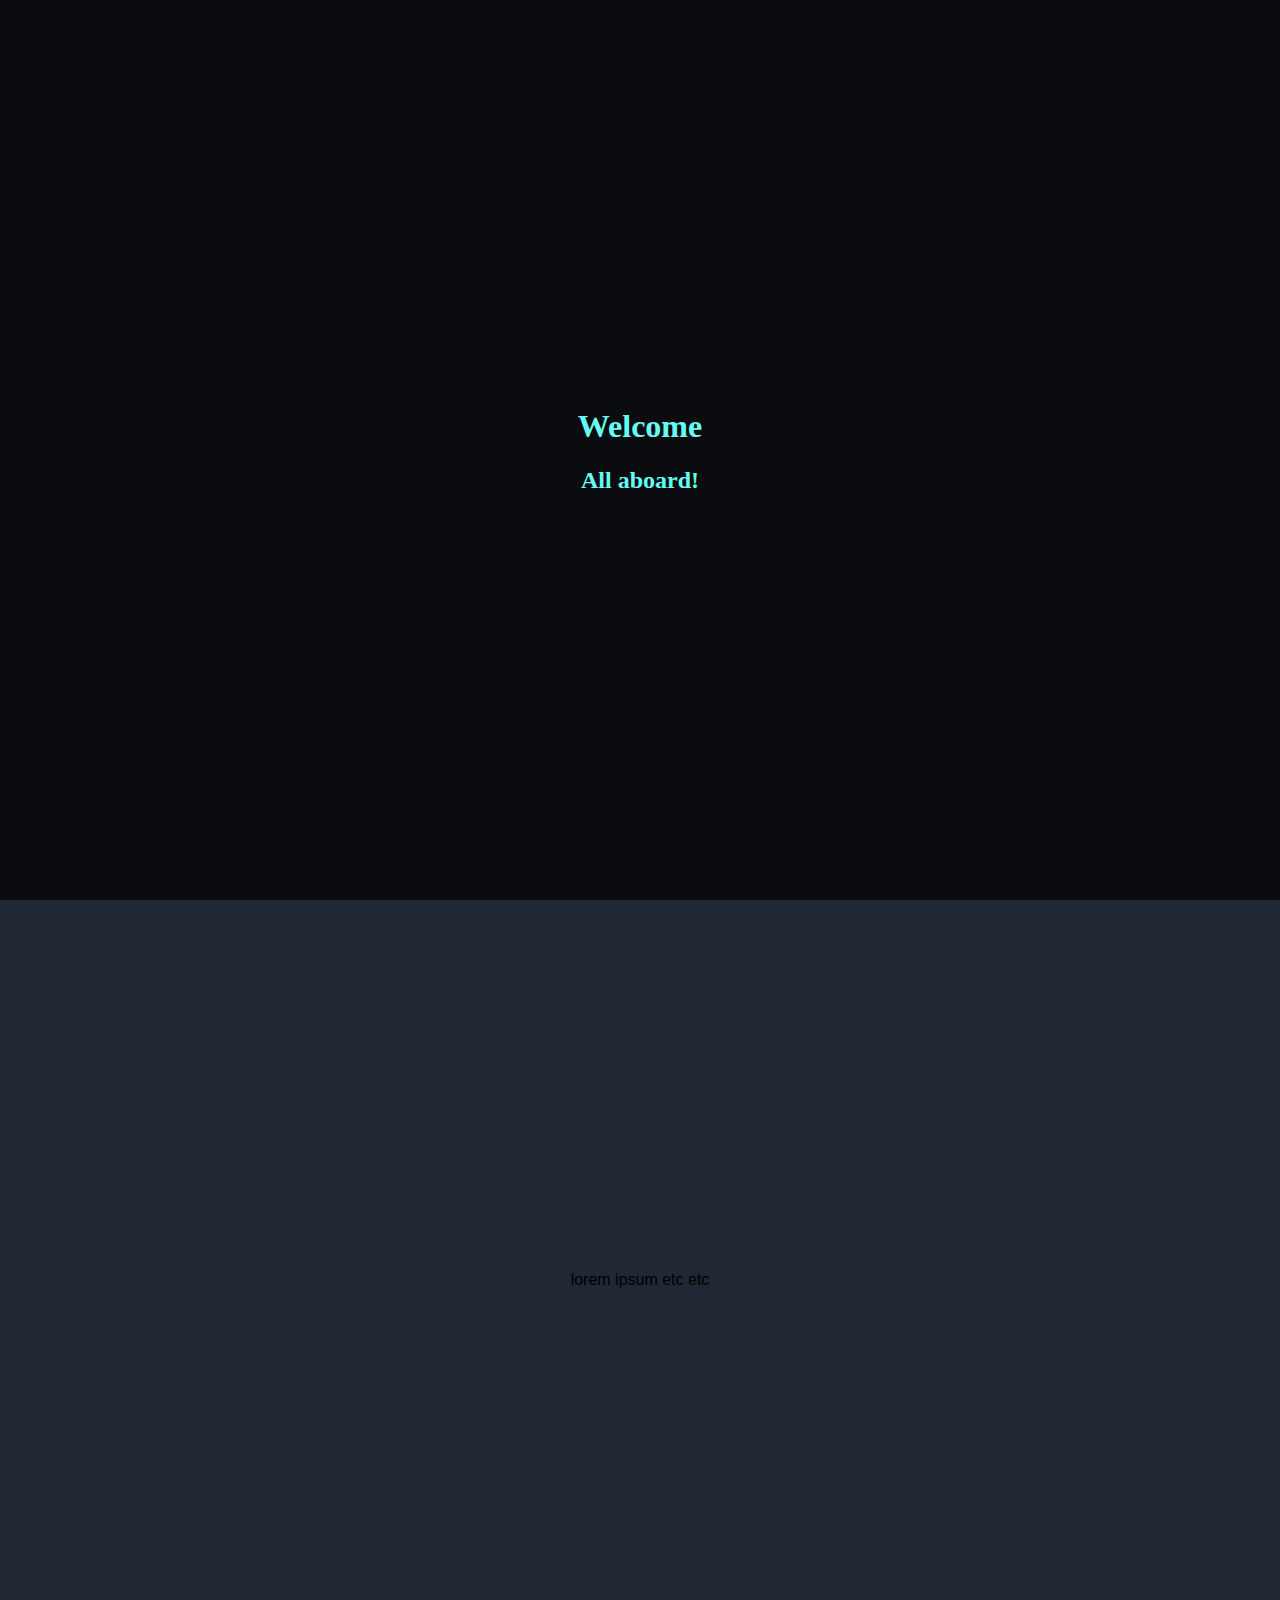
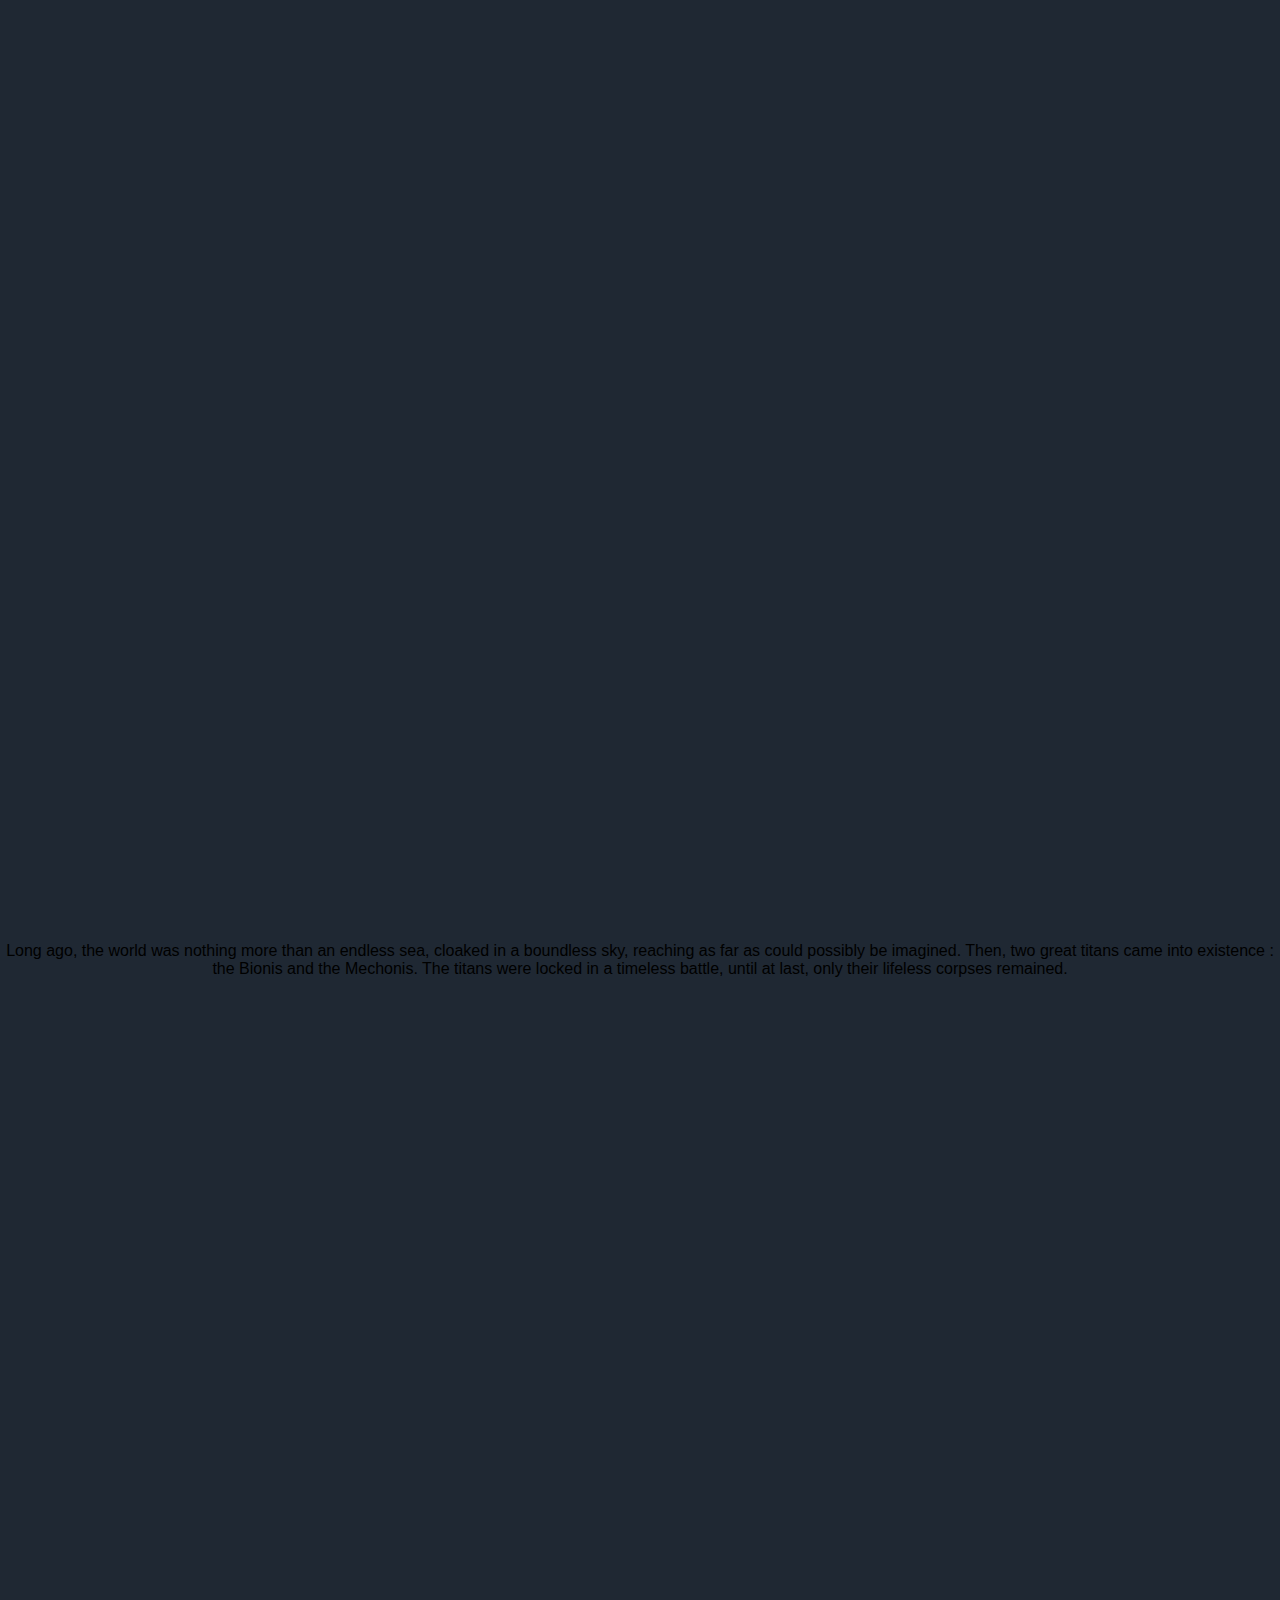
==== index.html @ c15c0ebe "petit ajout navbar" ====
<!DOCTYPE html>
<html lang="en">
<head>
    <meta charset="UTF-8">
    <title>Ça arrive</title>
    <link rel="stylesheet" href="style/main.css">
    <script src="script/main.js"></script>
    <!--<link rel="stylesheet" href="style/wip.css">-->
</head>

<div id="splashdiv">
    <div id="splashtext">
        <h1 id="splashtitle">Welcome</h1>
        <h2 id="splashsubtitle">All aboard!</h2>
    </div>
</div>

<body class="no-scroll">
    <header>
        <nav>
            <div id="leftnav">
                <img class="grow" id="#mainlogo" src="src/img/logo.png" alt="my beautiful logo">
                <a class="grow en" href="./pages/skills.html">Skills</a>
                <a class="grow fr" href="./pages/skills.html">Compétences</a>
                <div class="verticalbar"></div>
                <a class="grow en" href="#">Experience</a>
                <a class="grow fr" href="#">Expérience</a>
            </div>
            <div id="midnav">
                <h1>hi</h1>
            </div>
            <div id="rightnav">
                <div id="navlinks">
                    <div class="en">Find me on:</div>
                    <div class="fr">Me contacter:</div>
                    <a class="navimglink grow" href="https://github.com/ivelter" target="_blank"><img class="grow" src="src/img/github.png" alt="github logo"></a>
                    <!--<a href="#"><img src="src/img/linkedin.png" alt="linkedin logo"></a>-->
                    <a class="navimglink grow" href="mailto:ivelter0@gmail.com"><img class="grow" src="src/img/email.png" alt="email illustration"></a>
                    <a class="navimglink grow en" href="#" onClick="switchToFrench()"><img src="src/img/fr.png" alt="french flag"></a>
                    <a class="navimglink grow fr" href="#" onClick="switchToEnglish()"><img src="src/img/gb.png" alt="british flag"></a>
                </div>
            </div>
        </nav>
    </header>

    <main>
        <article>
            <p>welcome to my portfolio. it's so great here you'll love it</p>
        </article>

        <article>
            <p>lorem ipsum etc etc</p>
        </article>

        <article>
            <p>Long ago, the world was nothing more than an endless sea, cloaked in a boundless sky, reaching as far as could possibly be imagined.
            Then, two great titans came into existence : the Bionis and the Mechonis. The titans were locked in a timeless battle, until at last,
            only their lifeless corpses remained.</p>
        </article>
    </main>

    <footer>

    </footer>
</body>
</html>
---- style/main.css ----
html, body {
    margin: 0;
    height: auto;
}

body {
    background-color: #1F2833;
    font-family: Tahoma, sans-serif;
}

.no-scroll {
    overflow: hidden;
}

.grow {
    transition: all .2s ease-in-out;
}

.grow:hover {
    transform: scale(1.1);
}

.displaynone {
    display: none;
}

/* Splashscreen */
#splashdiv {
    width:100%;
    height: 100%;
    z-index: 90;
    background: #0B0C10;
    -webkit-animation: fadeout 4s linear forwards;
    animation: fadeout 4s linear forwards;
    position: absolute;
    top: 0;
    right: 0;
    bottom: 0;
    left: 0;
    min-height: 100%;
    min-width: 100%;
}

#splashtitle, #splashsubtitle {
    -webkit-animation: fadeinout 4s linear forwards;
    animation: fadeinout 4s linear forwards;
    color: #66FCF1;
    text-align: center;
    font-family: 'Brush Script MT', cursive;
}

#splashtext {
    position: absolute;
    top: 50%;
    left: 50%;
    transform: translate(-50%, -50%);
}

@-webkit-keyframes fadeinout {
    0%,100% { opacity: 0; }
    50% { opacity: 1; }
}

@keyframes fadeinout {
    0%,100% { opacity: 0; }
    50% { opacity: 1; }
}

@-webkit-keyframes fadeout {
    0% {opacity: 1}
    50% {opacity: 1}
    100% {opacity: 0}
}

@keyframes fadeout {
    0% {opacity: 1}
    50% {opacity: 1}
    100% {opacity: 0}
}

.notransition {
    -webkit-transition: none !important;
    -moz-transition: none !important;
    -o-transition: none !important;
    transition: none !important;
    display: none;
}

/* Navigation menu */
header {
    position:sticky;
    height: auto;
    top: 0;
}

nav {
    position: sticky;
    display: flex;
    justify-content: space-between;
    vertical-align: center;
    top: 0;
    left: 0;
    width: 100vw;
    max-width: 100vw;
    max-height: 64px;

    background-color: #0B0C10;
}

nav div {
    margin: 5px;
}

.navimglink img {
    max-height: 32px;
    width: auto;
    padding-left: 12px;
    padding-right: 6px;
    /*margin-top: 16px;
    margin-bottom: 16px;*/
}

#leftnav {
    float: left;
    display: flex;
    align-items: center;
}

#leftnav a {
    display: flex;
    padding-left: 24px;
    padding-right: 24px;
    align-items: center;
    height: 80%;
}

.verticalbar {
    width: 1px;
    height: 80%;
    border-right-style: solid;
    border-width: 1px;
    border-color: #66FCF1;
}

#leftnav a:link, #midnav a:link{
    color: #66FCF1;
    text-decoration: none;
}

#leftnav a:visited, #midnav a:visited {
    color: #66FCF1;
}

#leftnav a:hover {
    color: whitesmoke;
    text-decoration: none;
}

#leftnav img {
    height: 80%;
    padding-left: 5px;
    padding-right: 24px;
}

#midnav {
    position: absolute;
    left: 50%;
    transform: translate(-50%,-15%);
    color: whitesmoke;
}

#rightnav {
    float: right;
    display: flex;
    align-items: center;
}

#navlinks {
    vertical-align: center;
    display: flex;
    flex-direction: row;
}

#navlinks > div {
    color: whitesmoke;
}

#navlinks > .grow:hover > img {
    transform: scale(1.1);
}

/* Main portion */

article {
    width: 100%;
    height: 100vw;

    display:flex;
    align-items: center;
}

article:first-child {
    height:45vw;
}

article p {
    text-align: center;
    width: 100%;
}

/* lang */
.fr {}

.en {}

.dontdisplay {
    display:none !important;
}
---- style/wip.css ----
#wiptitle {
    position: fixed;
    top: 50%;
    left: 50%;
    transform: translate(-50%, -50%);
    color: whitesmoke;
}

body {
    background-color: #4d4d4c;
}
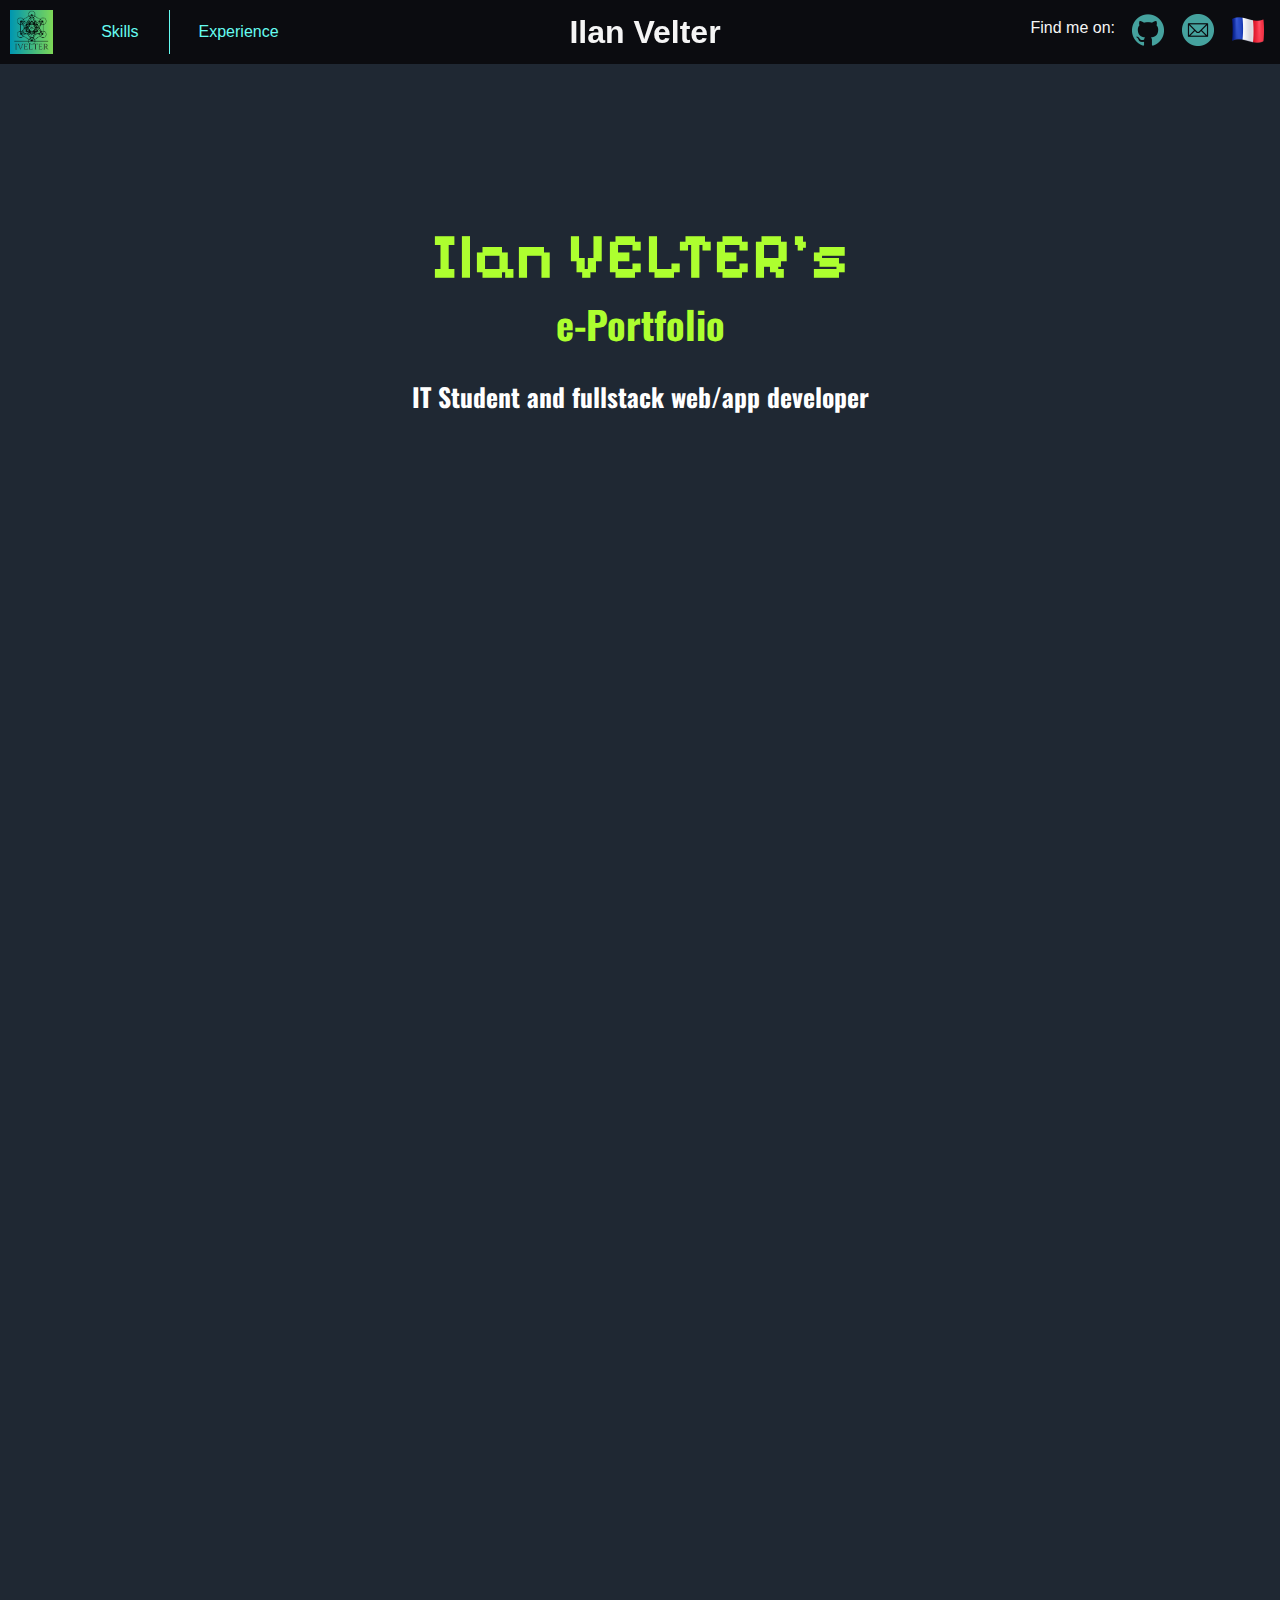
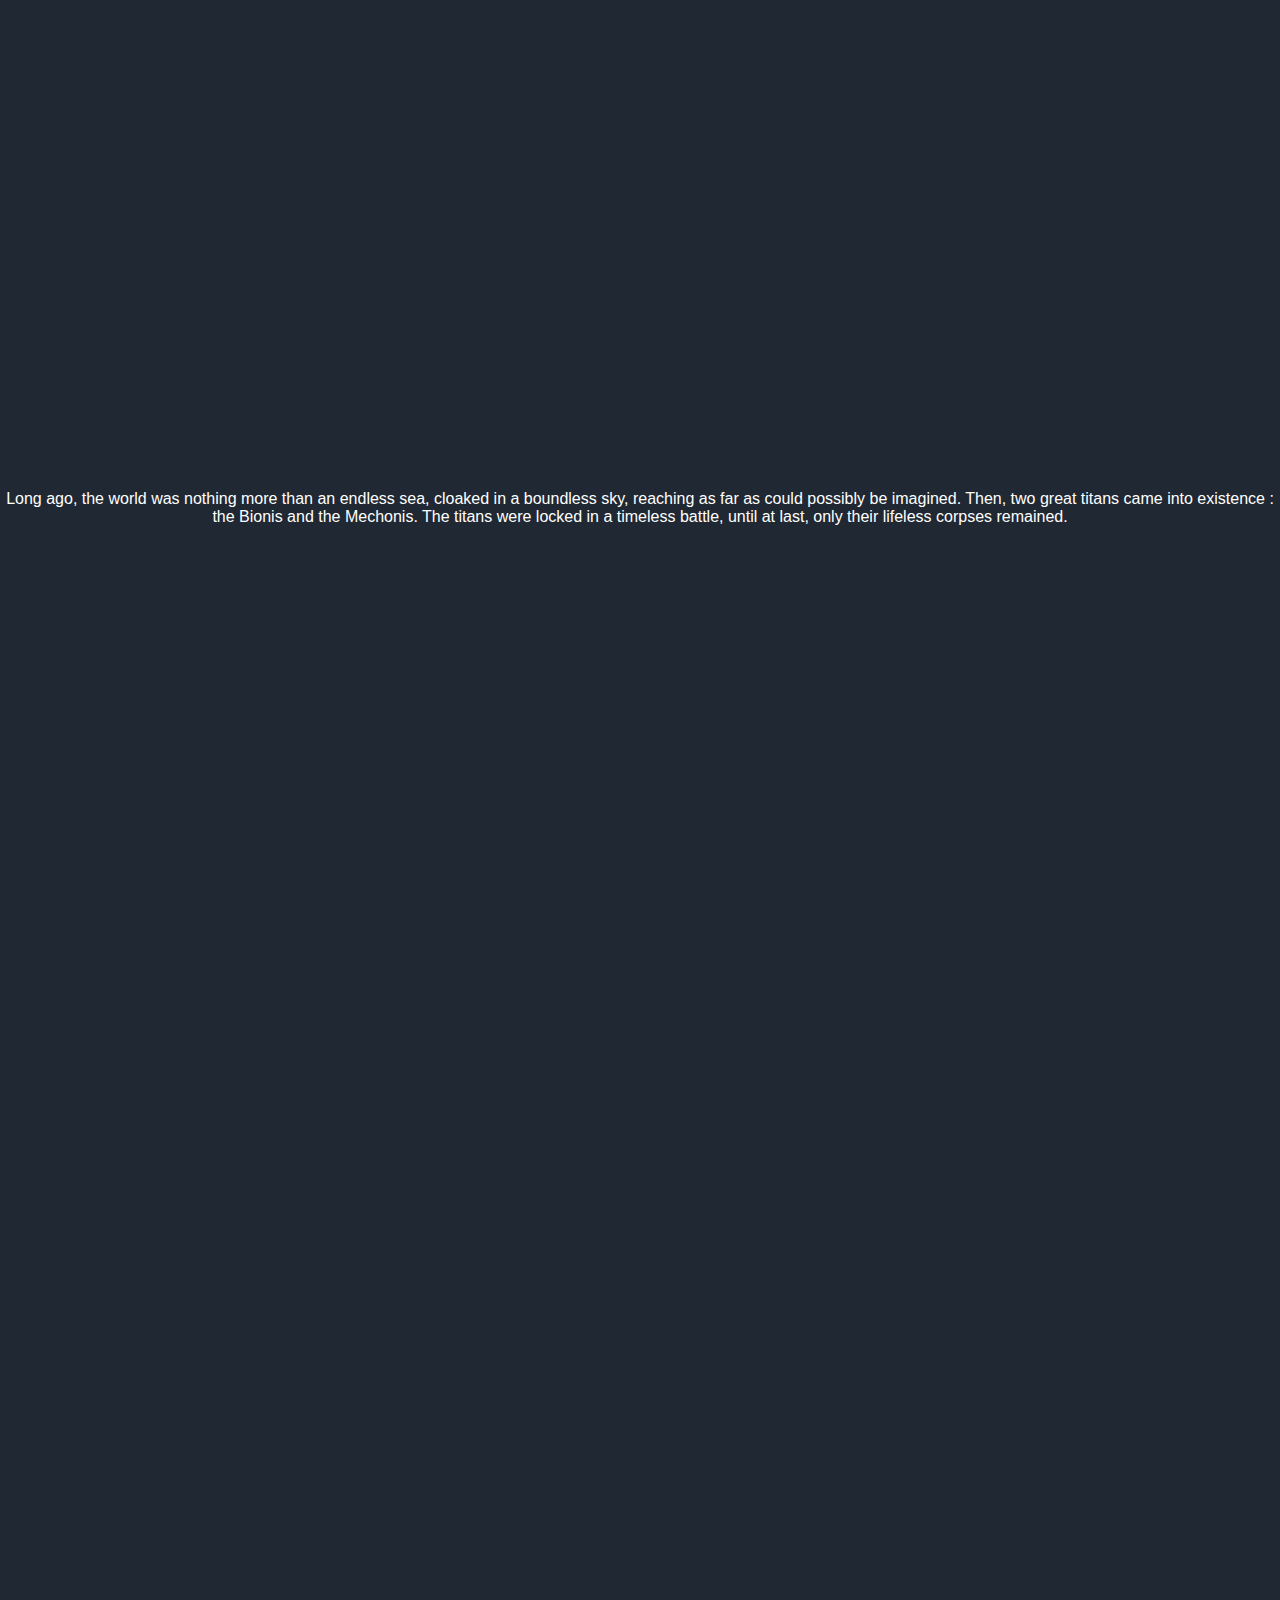
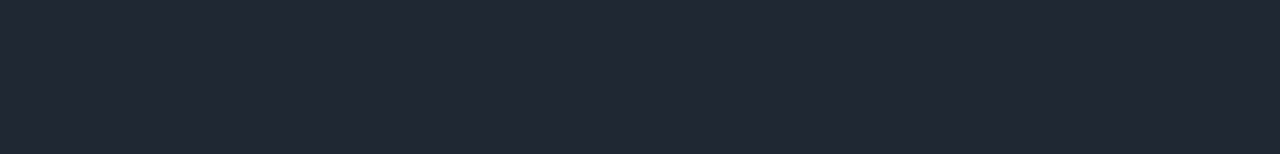
==== commit f7cb371c: "avancement portfolio" ====
--- a/index.html
+++ b/index.html
@@ -2,16 +2,19 @@
 <html lang="en">
 <head>
     <meta charset="UTF-8">
-    <title>Ça arrive</title>
+    <title>E Porfolio | ivelter</title>
     <link rel="stylesheet" href="style/main.css">
+    <link rel="icon" href="src/img/logo.png">
     <script src="script/main.js"></script>
     <!--<link rel="stylesheet" href="style/wip.css">-->
 </head>
 
 <div id="splashdiv">
     <div id="splashtext">
-        <h1 id="splashtitle">Welcome</h1>
-        <h2 id="splashsubtitle">All aboard!</h2>
+        <h1 id="splashtitle" class="en">Welcome!</h1>
+        <h2 id="splashsubtitle" class="en">Here's my portfolio.</h2>
+        <h1 id="splashtitle" class="fr">Bienvenue!</h1>
+        <h2 id="splashsubtitle" class="fr">Voici mon portfolio.</h2>
     </div>
 </div>
 
@@ -19,7 +22,7 @@
     <header>
         <nav>
             <div id="leftnav">
-                <img class="grow" id="#mainlogo" src="src/img/logo.png" alt="my beautiful logo">
+                <img class="grow" id="#mainlogo" src="src/img/logo.png" alt="website logo">
                 <a class="grow en" href="./pages/skills.html">Skills</a>
                 <a class="grow fr" href="./pages/skills.html">Compétences</a>
                 <div class="verticalbar"></div>
@@ -27,7 +30,7 @@
                 <a class="grow fr" href="#">Expérience</a>
             </div>
             <div id="midnav">
-                <h1>hi</h1>
+                <h1>Ilan Velter</h1>
             </div>
             <div id="rightnav">
                 <div id="navlinks">
@@ -44,12 +47,34 @@
     </header>
 
     <main>
-        <article>
-            <p>welcome to my portfolio. it's so great here you'll love it</p>
+        <article id="landing">
+            <h1 class="fr">E-portfolio</h1>
+            <h2 class="fr">de Ilan VELTER</h2>
+            <h3 class="fr">Etudiant en informatique et développeur web/app fullstack</h3>
+
+            <h1 class="en">Ilan VELTER's</h1>
+            <h2 class="en">e-Portfolio</h2>
+            <h3 class="en">IT Student and fullstack web/app developer</h3>
         </article>
 
-        <article>
-            <p>lorem ipsum etc etc</p>
+        <article id="whoami">
+            <div class="fr">
+                <h1>Qui suis-je?</h1>
+                <h2>Quelques informations pour mieux me connaître</h2>
+                <div>
+                    <div>
+                        <p>Je suis Ilan,</p>
+                        <p>j'ai 19 ans,</p>
+                        <p>et je suis actuellement étudiant en 2e année de BUT informatique à l'IUT de Montpellier-Sète.</p>
+                    </div>
+                    <div>
+                        <a href="src/data/cvFR.pdf">Voir mon CV</a>
+                    </div>
+                </div>
+            </div>
+            <div class="en">
+
+            </div>
         </article>
 
         <article>
--- a/style/main.css
+++ b/style/main.css
@@ -1,3 +1,8 @@
+@import url('https://fonts.googleapis.com/css?family=Open+Sans');
+@import url('https://fonts.googleapis.com/css?family=Oswald');
+@import url('https://fonts.googleapis.com/css?family=Dela+Gothic+One');
+@import url('https://fonts.googleapis.com/css?family=Pixelify+Sans');
+
 html, body {
     margin: 0;
     height: auto;
@@ -44,7 +49,7 @@
 #splashtitle, #splashsubtitle {
     -webkit-animation: fadeinout 4s linear forwards;
     animation: fadeinout 4s linear forwards;
-    color: #66FCF1;
+    color: whitesmoke;
     text-align: center;
     font-family: 'Brush Script MT', cursive;
 }
@@ -56,6 +61,14 @@
     transform: translate(-50%, -50%);
 }
 
+#splashtext h1 {
+    font-size: 5vw;
+}
+
+#splashtext h2 {
+    font-size: 3vw;
+}
+
 @-webkit-keyframes fadeinout {
     0%,100% { opacity: 0; }
     50% { opacity: 1; }
@@ -76,6 +89,20 @@
     0% {opacity: 1}
     50% {opacity: 1}
     100% {opacity: 0}
+}
+
+@-webkit-keyframes instantfadeout {
+    0% {opacity: 1}
+    100% {opacity: 0}
+}
+
+@keyframes instantfadeout {
+    0% {opacity: 1}
+    100% {opacity: 0}
+}
+
+.instantfadeout {
+    animation: instantfadeout 1s linear forwards;
 }
 
 .notransition {
@@ -197,10 +224,34 @@
 
     display:flex;
     align-items: center;
-}
-
-article:first-child {
+    flex-direction: column;
+
+    color: white;
+}
+
+#landing {
+    margin-top: 12vw;
     height:45vw;
+}
+
+#landing h1 {
+    font-family: 'Pixelify Sans', serif;
+    font-size: 5vw;
+    color: greenyellow;
+    margin: 0;
+}
+
+#landing h2 {
+    font-family: 'Oswald', serif;
+    font-size: 3vw;
+    color: greenyellow;
+    margin: 0;
+}
+
+#landing h3 {
+    font-family: 'Oswald', serif;
+    font-size: 2vw;
+    margin-top: 2%;
 }
 
 article p {
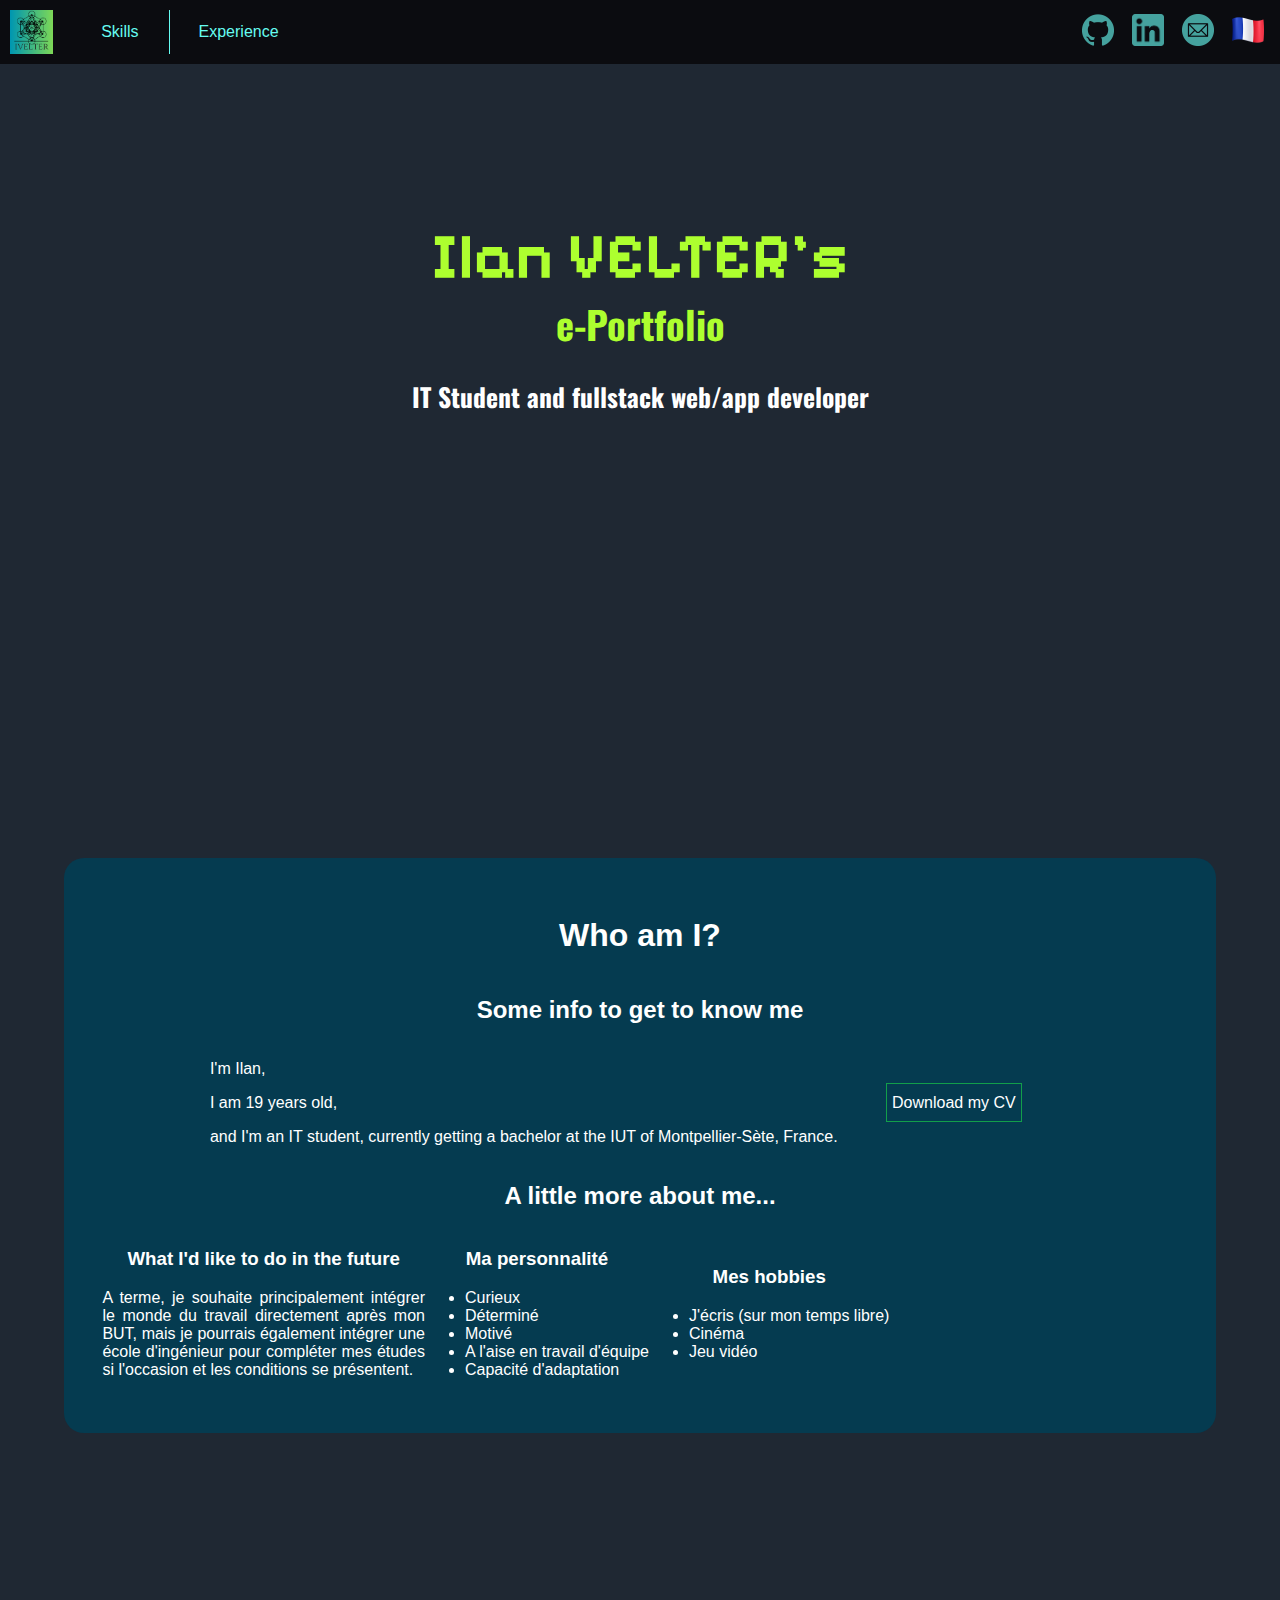
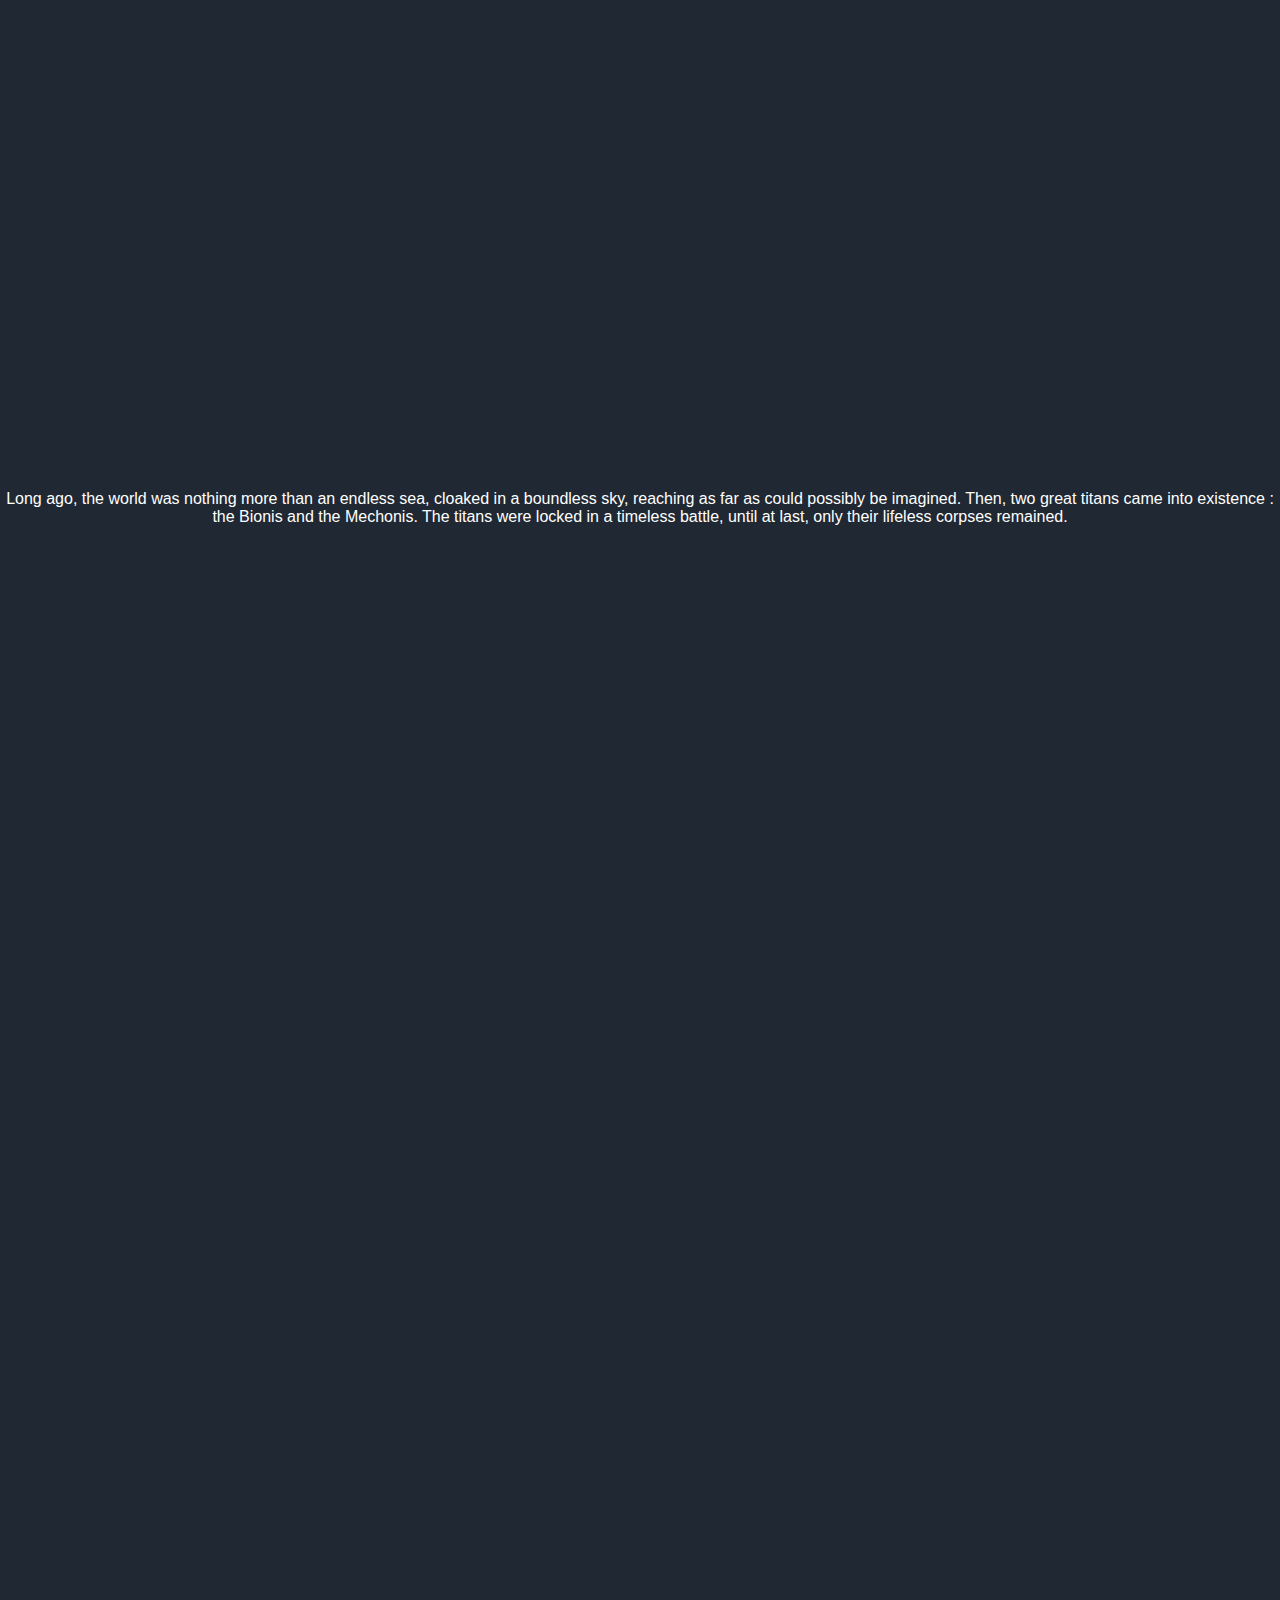
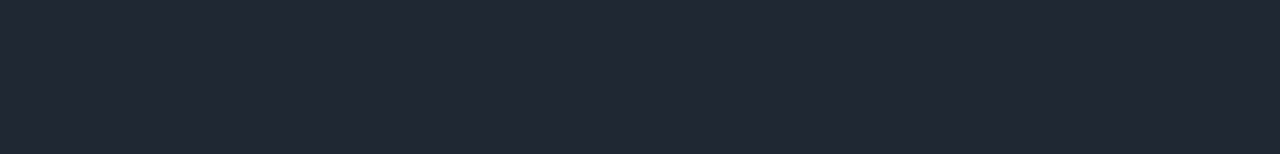
==== commit ab8c79dd: "gros du css de whoami fait" ====
--- a/index.html
+++ b/index.html
@@ -29,15 +29,11 @@
                 <a class="grow en" href="#">Experience</a>
                 <a class="grow fr" href="#">Expérience</a>
             </div>
-            <div id="midnav">
-                <h1>Ilan Velter</h1>
-            </div>
+            <div id="midnav"></div>
             <div id="rightnav">
                 <div id="navlinks">
-                    <div class="en">Find me on:</div>
-                    <div class="fr">Me contacter:</div>
                     <a class="navimglink grow" href="https://github.com/ivelter" target="_blank"><img class="grow" src="src/img/github.png" alt="github logo"></a>
-                    <!--<a href="#"><img src="src/img/linkedin.png" alt="linkedin logo"></a>-->
+                    <a class="navimglink grow" href="https://www.linkedin.com/in/ilan-velter-b130ba264/"><img src="src/img/linkedin.png" alt="linkedin logo"></a>
                     <a class="navimglink grow" href="mailto:ivelter0@gmail.com"><img class="grow" src="src/img/email.png" alt="email illustration"></a>
                     <a class="navimglink grow en" href="#" onClick="switchToFrench()"><img src="src/img/fr.png" alt="french flag"></a>
                     <a class="navimglink grow fr" href="#" onClick="switchToEnglish()"><img src="src/img/gb.png" alt="british flag"></a>
@@ -61,19 +57,88 @@
             <div class="fr">
                 <h1>Qui suis-je?</h1>
                 <h2>Quelques informations pour mieux me connaître</h2>
-                <div>
+                <div class="whoamiHeaderContainer">
                     <div>
                         <p>Je suis Ilan,</p>
                         <p>j'ai 19 ans,</p>
                         <p>et je suis actuellement étudiant en 2e année de BUT informatique à l'IUT de Montpellier-Sète.</p>
                     </div>
                     <div>
-                        <a href="src/data/cvFR.pdf">Voir mon CV</a>
+                        <a class="cvButton" href="src/data/cvFR.pdf">Voir mon CV</a>
+                    </div>
+                </div>
+                <div>
+                    <h2>Un peu plus sur moi</h2>
+                    <div>
+                        <div>
+                            <h3>Mon projet d'avenir</h3>
+                            <p>A terme, je souhaite principalement intégrer le monde du travail directement après mon BUT,
+                                mais je pourrais également intégrer une école d'ingénieur pour compléter mes études
+                                si l'occasion et les conditions se présentent.</p>
+                        </div>
+                        <div>
+                            <h3>Ma personnalité</h3>
+                            <ul>
+                                <li>Curieux</li>
+                                <li>Déterminé</li>
+                                <li>Motivé</li>
+                                <li>A l'aise en travail d'équipe</li>
+                                <li>Capacité d'adaptation</li>
+                            </ul>
+                        </div>
+                        <div>
+                            <h3>Mes hobbies</h3>
+                            <ul>
+                                <li>J'écris (sur mon temps libre)</li>
+                                <li>Cinéma</li>
+                                <li>Jeu vidéo</li>
+                            </ul>
+                        </div>
                     </div>
                 </div>
             </div>
             <div class="en">
-
+                <h1>Who am I?</h1>
+                <h2>Some info to get to know me</h2>
+                <div class="whoamiHeaderContainer">
+                    <div>
+                        <p>I'm Ilan,</p>
+                        <p>I am 19 years old,</p>
+                        <p>and I'm an IT student, currently getting a bachelor at the IUT of Montpellier-Sète, France.</p>
+                    </div>
+                    <div>
+                        <a class="cvButton" href="src/data/cvEN.pdf">Download my CV</a>
+                    </div>
+                </div>
+                <div>
+                    <h2>A little more about me...</h2>
+                    <div>
+                        <div>
+                            <h3>What I'd like to do in the future</h3>
+                            <p>A terme, je souhaite principalement intégrer le monde du travail directement après mon BUT,
+                                mais je pourrais également intégrer une école d'ingénieur pour compléter mes études
+                                si l'occasion et les conditions se présentent.</p>
+                        </div>
+                        <div>
+                            <h3>Ma personnalité</h3>
+                            <ul>
+                                <li>Curieux</li>
+                                <li>Déterminé</li>
+                                <li>Motivé</li>
+                                <li>A l'aise en travail d'équipe</li>
+                                <li>Capacité d'adaptation</li>
+                            </ul>
+                        </div>
+                        <div>
+                            <h3>Mes hobbies</h3>
+                            <ul>
+                                <li>J'écris (sur mon temps libre)</li>
+                                <li>Cinéma</li>
+                                <li>Jeu vidéo</li>
+                            </ul>
+                        </div>
+                    </div>
+                </div>
             </div>
         </article>
 
--- a/style/main.css
+++ b/style/main.css
@@ -6,6 +6,7 @@
 html, body {
     margin: 0;
     height: auto;
+    overscroll-behavior: none;
 }
 
 body {
@@ -151,6 +152,7 @@
     float: left;
     display: flex;
     align-items: center;
+    padding-right: 0;
 }
 
 #leftnav a {
@@ -183,17 +185,14 @@
     text-decoration: none;
 }
 
-#leftnav img {
+#leftnav img, .leftnavlogolink {
     height: 80%;
     padding-left: 5px;
     padding-right: 24px;
 }
 
 #midnav {
-    position: absolute;
-    left: 50%;
-    transform: translate(-50%,-15%);
-    color: whitesmoke;
+    flex-grow: 5;
 }
 
 #rightnav {
@@ -259,6 +258,67 @@
     width: 100%;
 }
 
+/* Presentation section */
+
+#whoami > div {
+    display: flex;
+    flex-direction: column;
+    align-items: center;
+    align-self: center;
+    background-color: #053B50;
+    margin: 5%;
+    padding: 3%;
+    border-radius: 20px;
+}
+
+#whoami p {
+    text-align: justify;
+}
+
+#whoami h1, h2, h3 {
+    text-align: center;
+}
+
+.whoamiHeaderContainer {
+    width: 80%;
+    display:flex;
+    flex-direction: row;
+    align-items:center;
+}
+
+.whoamiHeaderContainer > div {
+    flex-grow: 1;
+}
+
+.cvButton, .cvButton:link, .cvButton:visited {
+    text-decoration: none;
+    color: white;
+    padding: 10px 5px 10px 5px;
+    border-color: #129f4a;
+    border-style: solid;
+    border-width: 1px;
+}
+
+.cvButton:hover {
+    background-color: #129f4a;
+}
+
+#whoami > div > div:nth-child(4) {
+    display: flex;
+    align-items: center;
+    flex-direction: column;
+}
+
+#whoami > div > div:nth-child(4) > div {
+    display: flex;
+    flex-direction: row;
+    align-items: center;
+}
+
+#whoami > div > div:nth-child(4) > div > div {
+    max-width: 30%;
+}
+
 /* lang */
 .fr {}
 
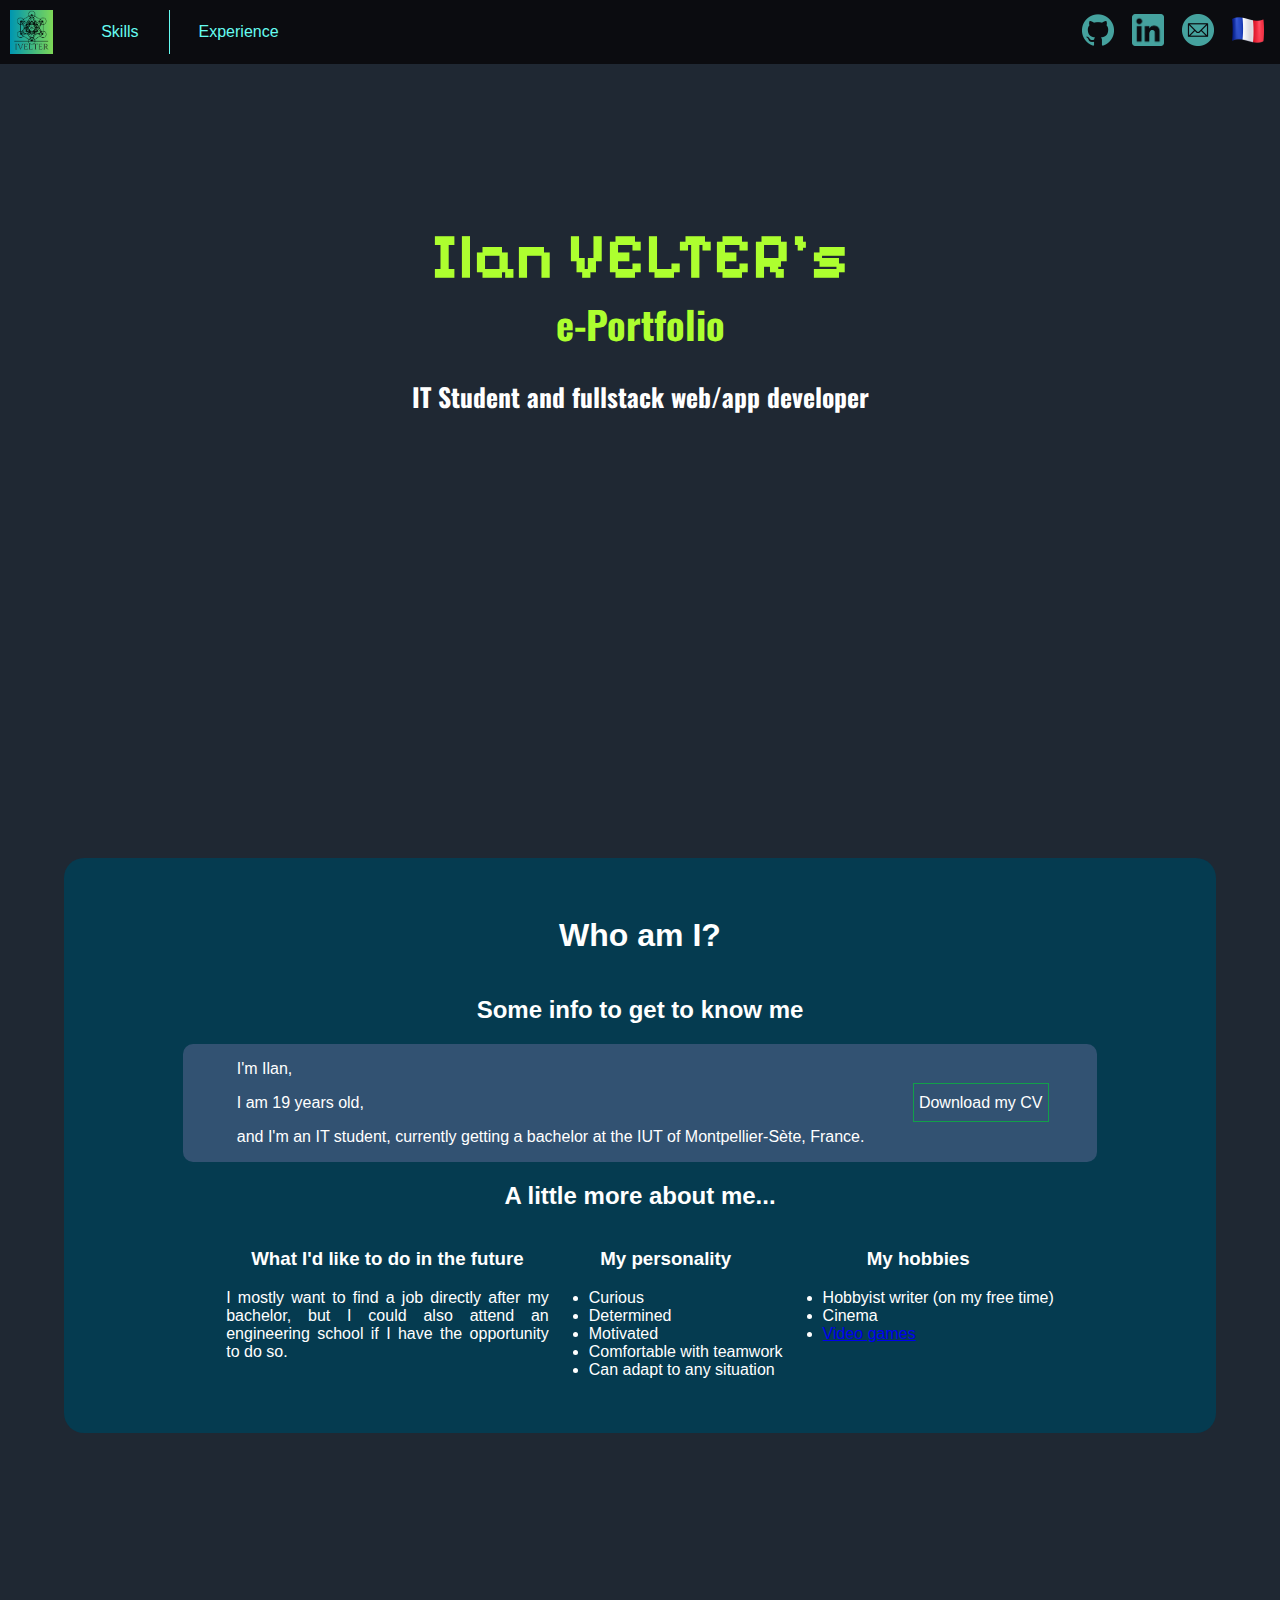
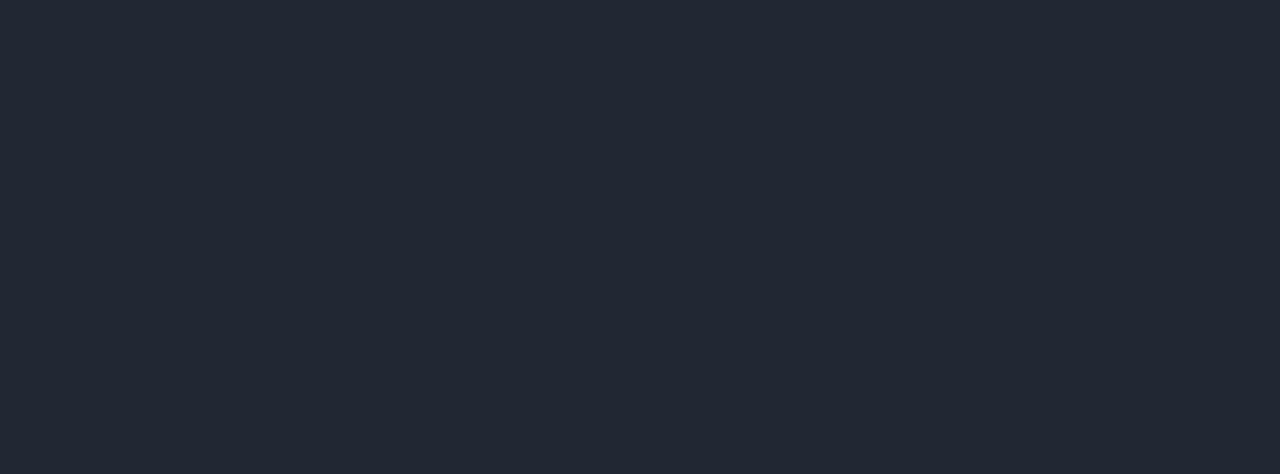
==== commit 6adce674: "main page done" ====
--- a/index.html
+++ b/index.html
@@ -91,7 +91,7 @@
                             <ul>
                                 <li>J'écris (sur mon temps libre)</li>
                                 <li>Cinéma</li>
-                                <li>Jeu vidéo</li>
+                                <li><a href="https://www.backloggd.com/u/Brichoco/list/top-10-15ish-games-of-all-time/" target="_blank">Jeu vidéo</a></li>
                             </ul>
                         </div>
                     </div>
@@ -115,37 +115,30 @@
                     <div>
                         <div>
                             <h3>What I'd like to do in the future</h3>
-                            <p>A terme, je souhaite principalement intégrer le monde du travail directement après mon BUT,
-                                mais je pourrais également intégrer une école d'ingénieur pour compléter mes études
-                                si l'occasion et les conditions se présentent.</p>
+                            <p>I mostly want to find a job directly after my bachelor, but I could also attend an
+                            engineering school if I have the opportunity to do so.</p>
                         </div>
                         <div>
-                            <h3>Ma personnalité</h3>
+                            <h3>My personality</h3>
                             <ul>
-                                <li>Curieux</li>
-                                <li>Déterminé</li>
-                                <li>Motivé</li>
-                                <li>A l'aise en travail d'équipe</li>
-                                <li>Capacité d'adaptation</li>
+                                <li>Curious</li>
+                                <li>Determined</li>
+                                <li>Motivated</li>
+                                <li>Comfortable with teamwork</li>
+                                <li>Can adapt to any situation</li>
                             </ul>
                         </div>
                         <div>
-                            <h3>Mes hobbies</h3>
+                            <h3>My hobbies</h3>
                             <ul>
-                                <li>J'écris (sur mon temps libre)</li>
-                                <li>Cinéma</li>
-                                <li>Jeu vidéo</li>
+                                <li>Hobbyist writer (on my free time)</li>
+                                <li>Cinema</li>
+                                <li><a href="https://www.backloggd.com/u/Brichoco/list/top-10-15ish-games-of-all-time/" target="_blank">Video games</a></li>
                             </ul>
                         </div>
                     </div>
                 </div>
             </div>
-        </article>
-
-        <article>
-            <p>Long ago, the world was nothing more than an endless sea, cloaked in a boundless sky, reaching as far as could possibly be imagined.
-            Then, two great titans came into existence : the Bionis and the Mechonis. The titans were locked in a timeless battle, until at last,
-            only their lifeless corpses remained.</p>
         </article>
     </main>
 
--- a/style/main.css
+++ b/style/main.css
@@ -284,6 +284,13 @@
     display:flex;
     flex-direction: row;
     align-items:center;
+    background-color: #325272;
+    padding-left: 5%;
+    border-radius: 10px;
+}
+
+.whoamiHeaderContainer a:link, .whoamiHeaderContainer a:visited {
+    text-decoration: none;
 }
 
 .whoamiHeaderContainer > div {
@@ -312,7 +319,7 @@
 #whoami > div > div:nth-child(4) > div {
     display: flex;
     flex-direction: row;
-    align-items: center;
+    justify-content: center;
 }
 
 #whoami > div > div:nth-child(4) > div > div {
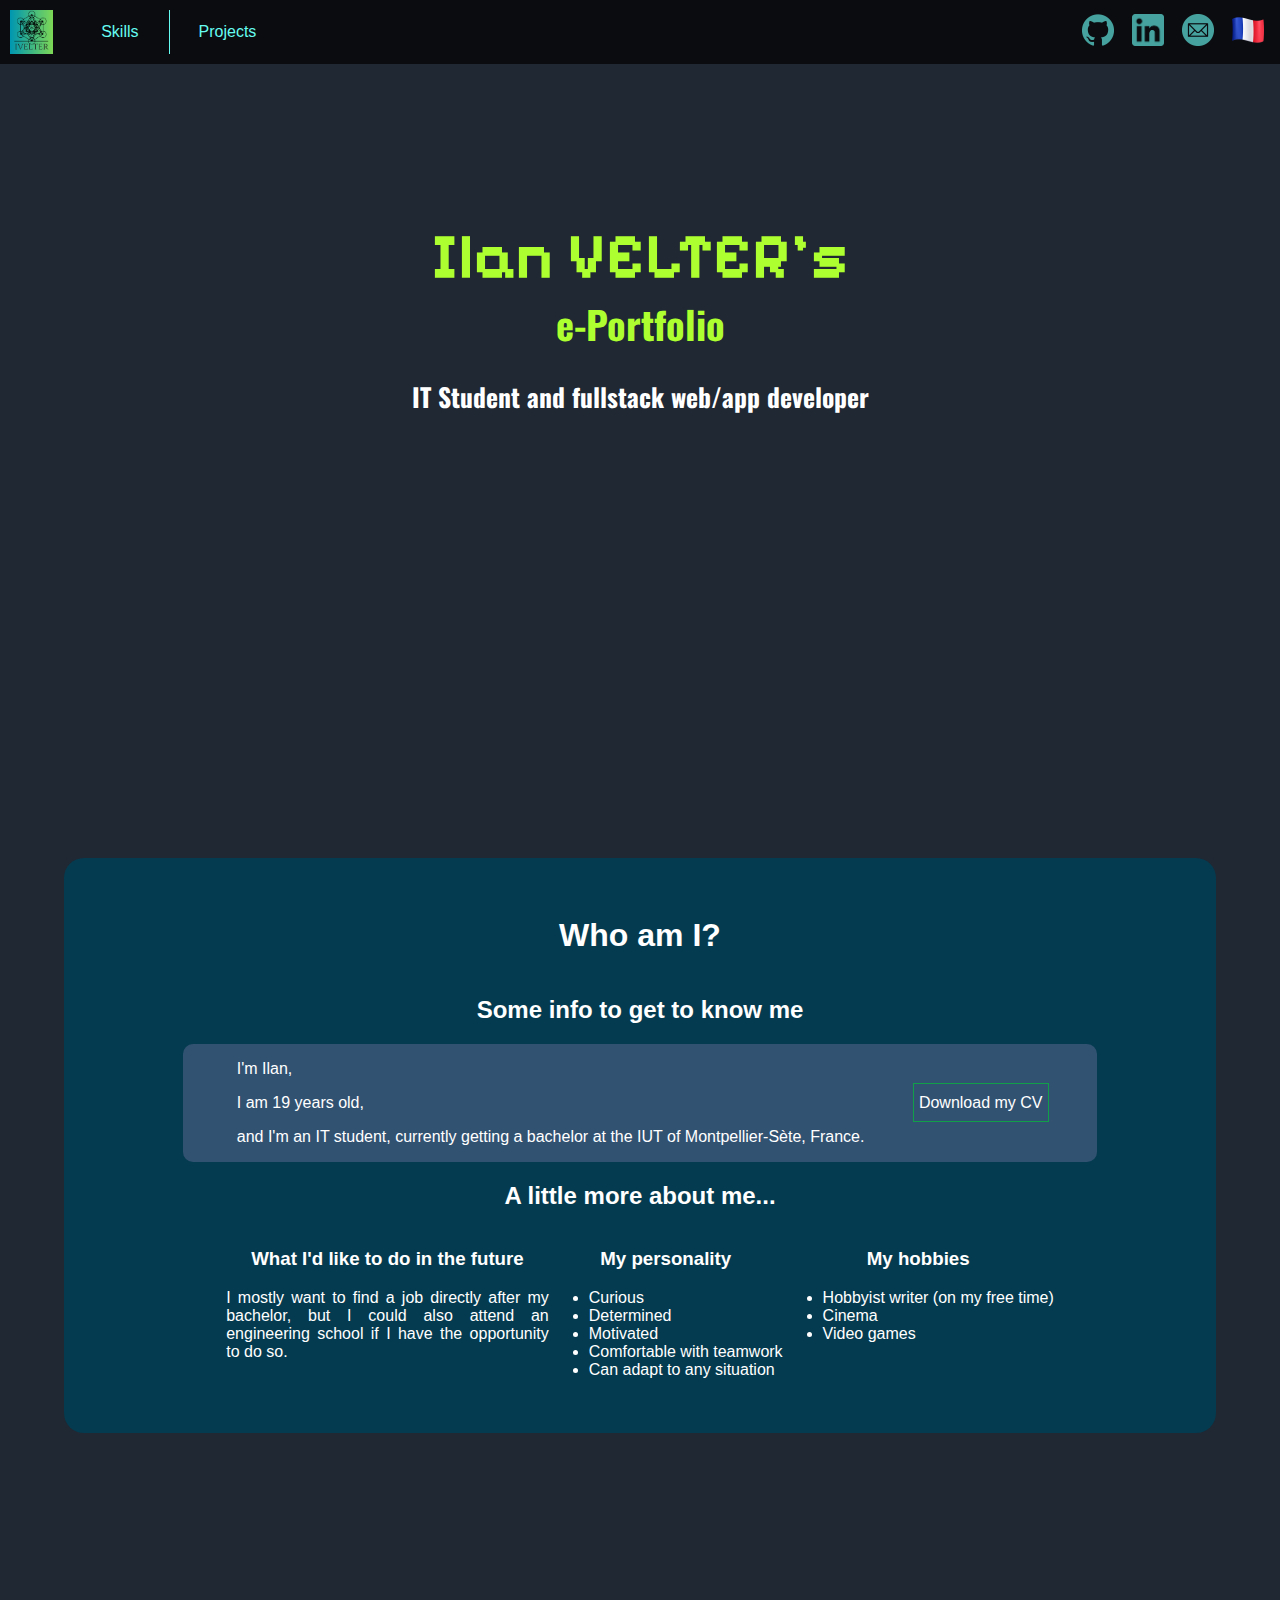
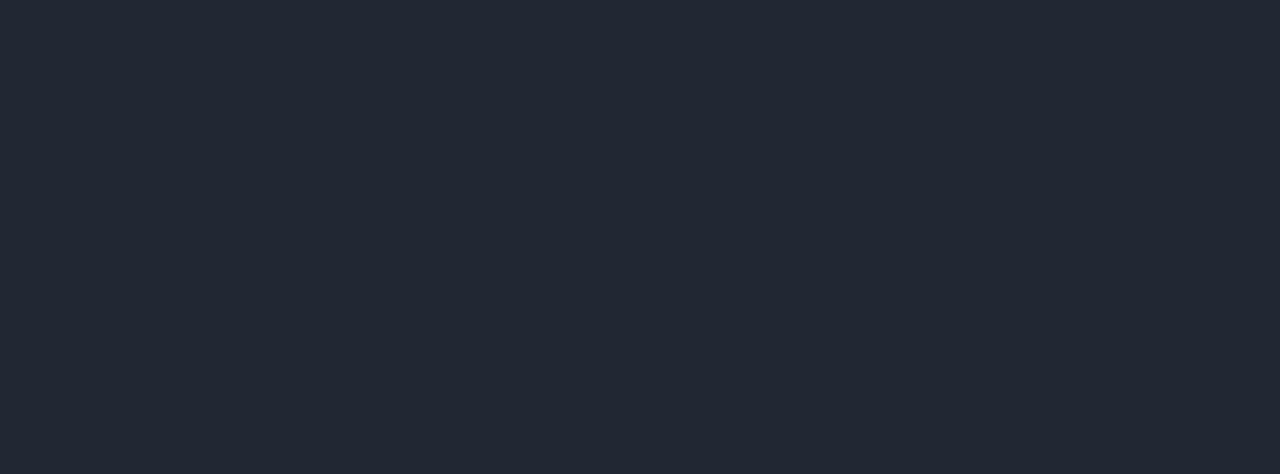
==== commit 09f797bd: "oui" ====
--- a/index.html
+++ b/index.html
@@ -26,8 +26,8 @@
                 <a class="grow en" href="./pages/skills.html">Skills</a>
                 <a class="grow fr" href="./pages/skills.html">Compétences</a>
                 <div class="verticalbar"></div>
-                <a class="grow en" href="#">Experience</a>
-                <a class="grow fr" href="#">Expérience</a>
+                <a class="grow en" href="./pages/projects.html">Projects</a>
+                <a class="grow fr" href="./pages/projects.html">Projets</a>
             </div>
             <div id="midnav"></div>
             <div id="rightnav">
@@ -91,7 +91,7 @@
                             <ul>
                                 <li>J'écris (sur mon temps libre)</li>
                                 <li>Cinéma</li>
-                                <li><a href="https://www.backloggd.com/u/Brichoco/list/top-10-15ish-games-of-all-time/" target="_blank">Jeu vidéo</a></li>
+                                <li>Jeu vidéo</li>
                             </ul>
                         </div>
                     </div>
@@ -133,7 +133,7 @@
                             <ul>
                                 <li>Hobbyist writer (on my free time)</li>
                                 <li>Cinema</li>
-                                <li><a href="https://www.backloggd.com/u/Brichoco/list/top-10-15ish-games-of-all-time/" target="_blank">Video games</a></li>
+                                <li>Video games</li>
                             </ul>
                         </div>
                     </div>
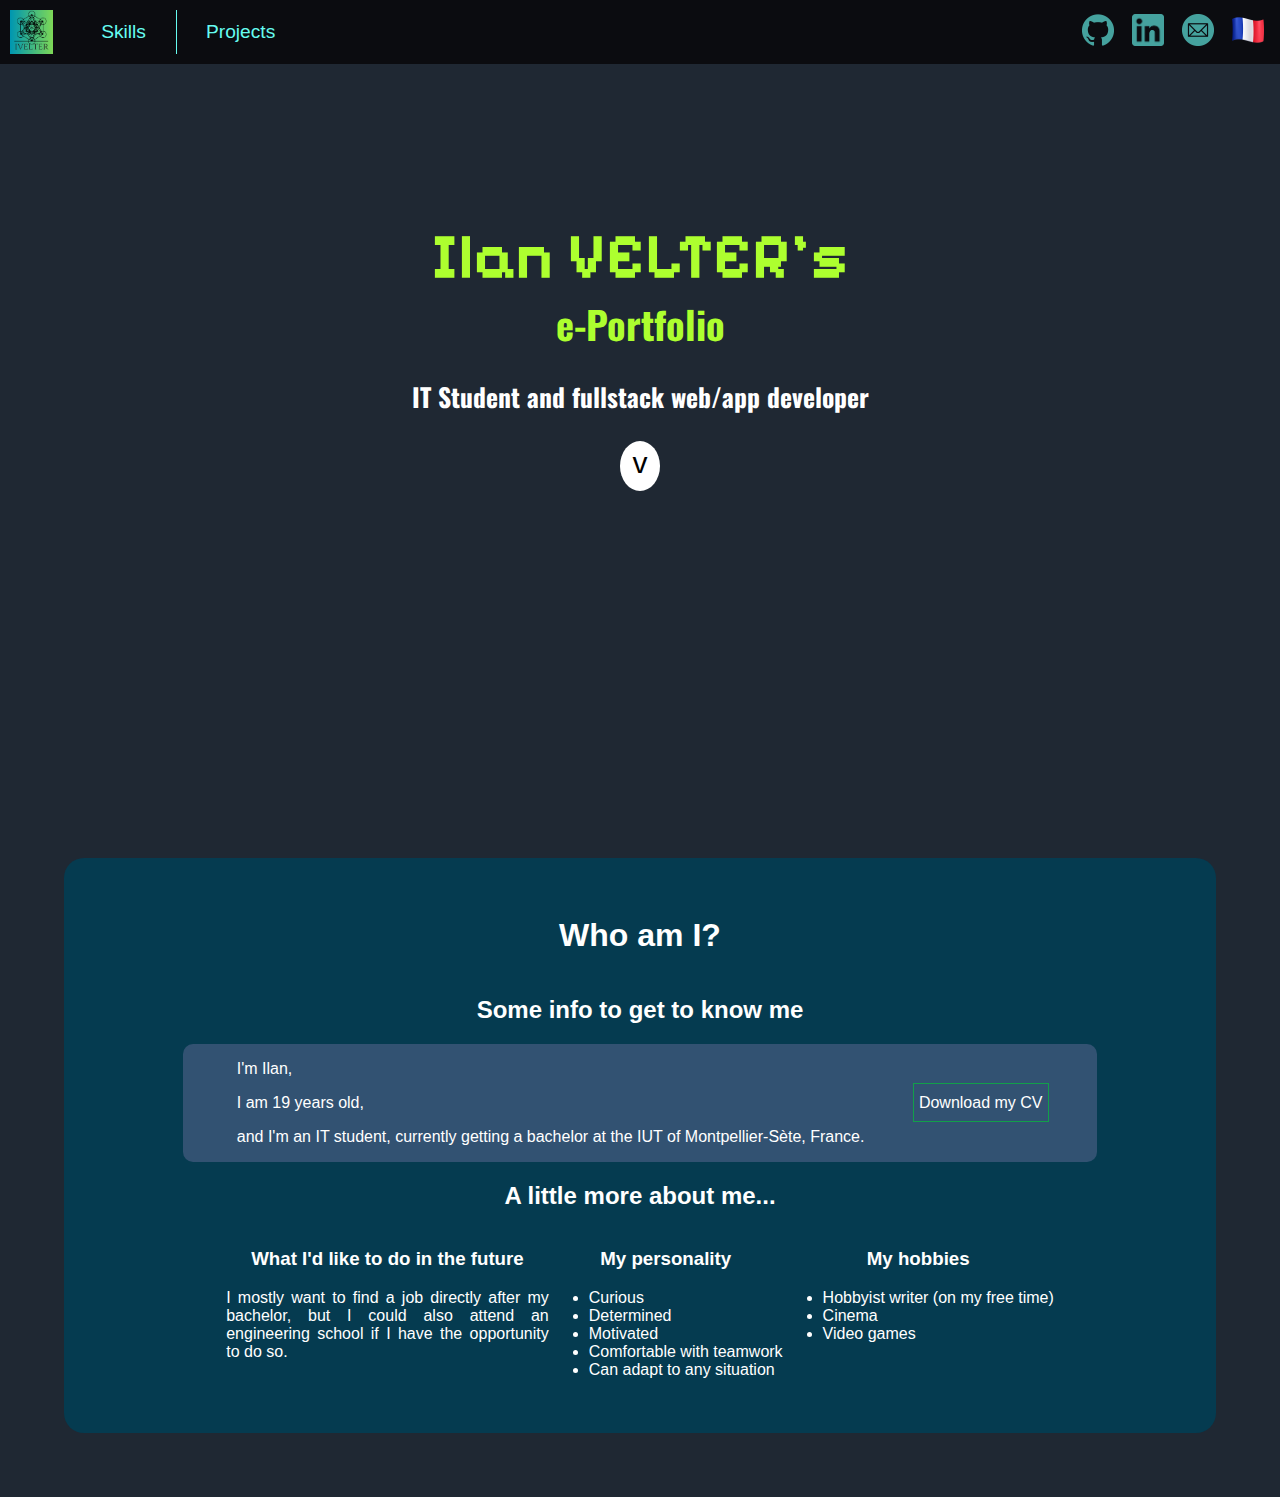
==== commit 4443dfff: "petits changements landing page" ====
--- a/index.html
+++ b/index.html
@@ -22,7 +22,7 @@
     <header>
         <nav>
             <div id="leftnav">
-                <img class="grow" id="#mainlogo" src="src/img/logo.png" alt="website logo">
+                <img id="#mainlogo" src="src/img/logo.png" alt="website logo">
                 <a class="grow en" href="./pages/skills.html">Skills</a>
                 <a class="grow fr" href="./pages/skills.html">Compétences</a>
                 <div class="verticalbar"></div>
@@ -51,6 +51,8 @@
             <h1 class="en">Ilan VELTER's</h1>
             <h2 class="en">e-Portfolio</h2>
             <h3 class="en">IT Student and fullstack web/app developer</h3>
+
+            <a href="#whoami" class="bounce" id="downArrow">v</a>
         </article>
 
         <article id="whoami">
--- a/style/main.css
+++ b/style/main.css
@@ -7,6 +7,7 @@
     margin: 0;
     height: auto;
     overscroll-behavior: none;
+    scroll-behavior: smooth;
 }
 
 body {
@@ -161,6 +162,7 @@
     padding-right: 24px;
     align-items: center;
     height: 80%;
+    font-size: 1.5vw;
 }
 
 .verticalbar {
@@ -215,11 +217,43 @@
     transform: scale(1.1);
 }
 
+.bounce {
+    animation: bounce 2s infinite;
+}
+
+@keyframes bounce {
+    0%, 20%, 50%, 80%, 100% {
+        transform: translateY(0);
+    }
+    40% {
+        transform: translateY(30px);
+    }
+    60% {
+        transform: translateY(15px);
+    }
+}
+
+#downArrow:link, #downArrow:visited {
+    text-decoration: none;
+    align-self: center;
+    justify-self: center;
+    width: 30px;
+    height: 40px;
+    text-align: center;
+    padding: 5px;
+    color: black;
+    background-color: white;
+    font-size: 30px;
+    border-radius: 50%;
+}
+
 /* Main portion */
+article:first-child {
+    height: 100vw;
+}
 
 article {
     width: 100%;
-    height: 100vw;
 
     display:flex;
     align-items: center;
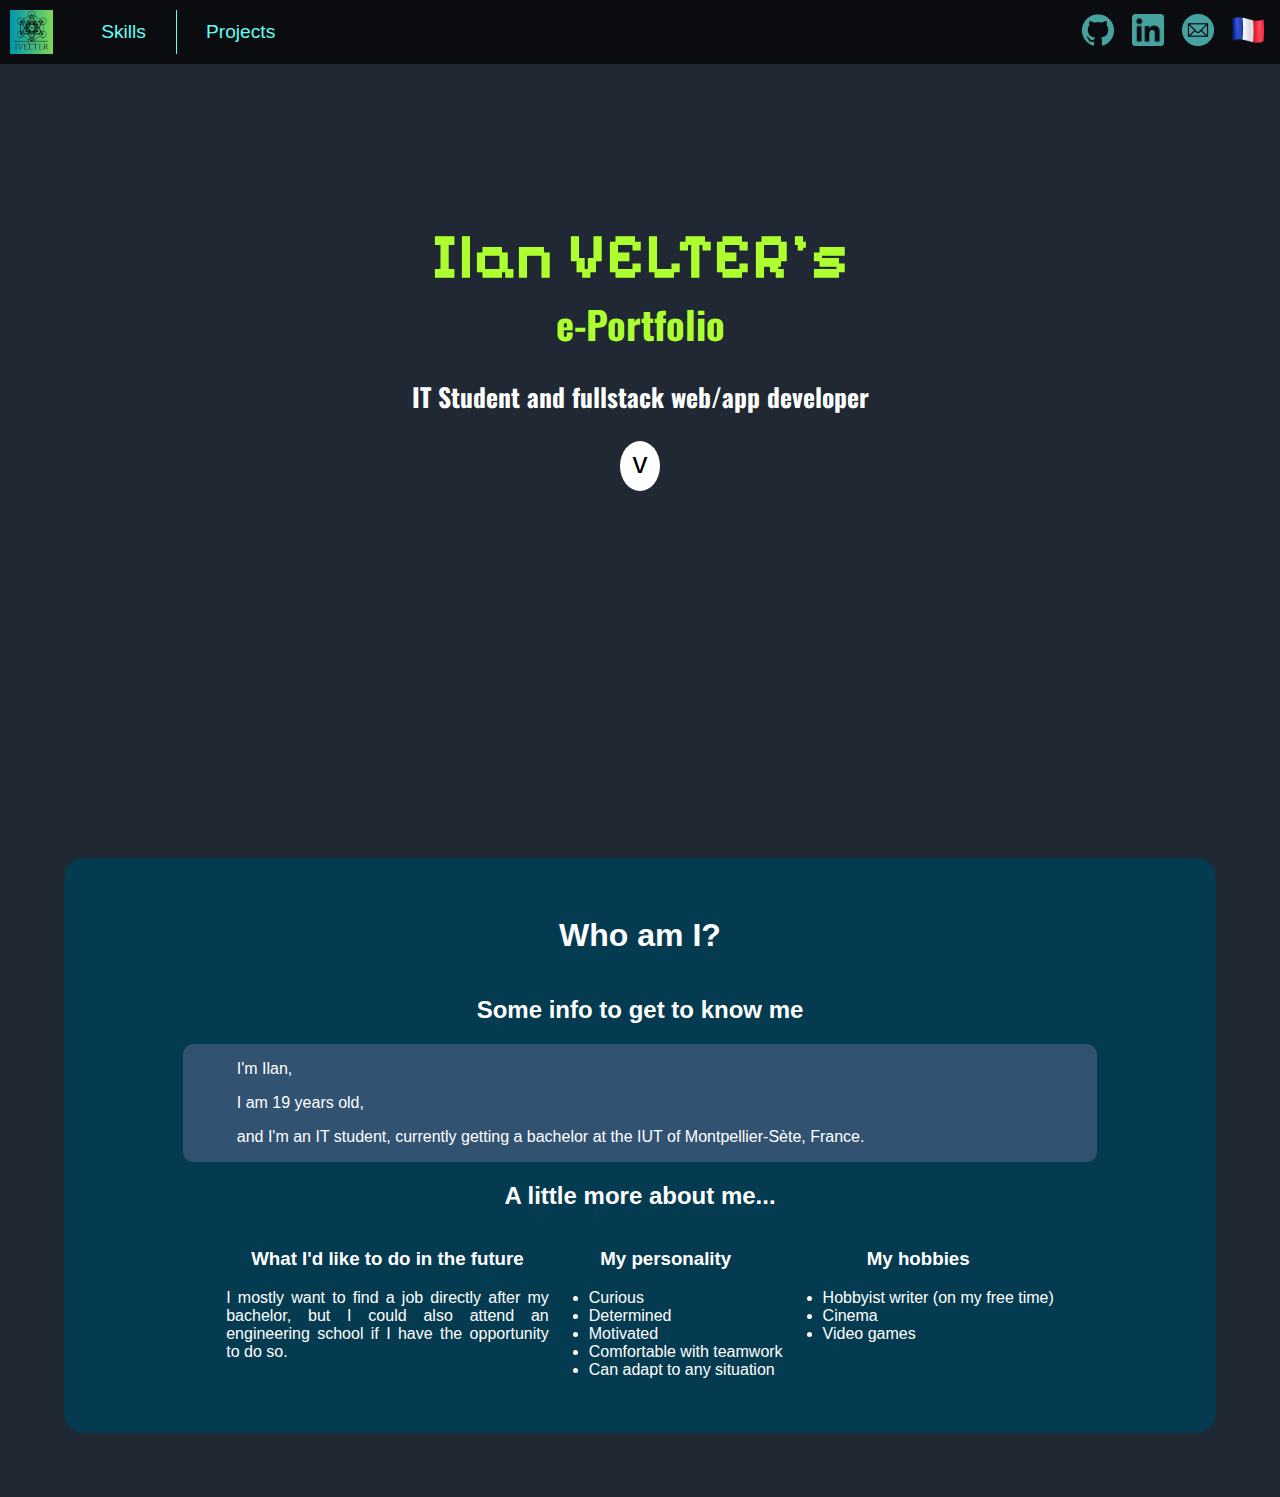
==== commit 612211bf: "small update front page" ====
--- a/index.html
+++ b/index.html
@@ -56,6 +56,16 @@
         </article>
 
         <article id="whoami">
+            <!--
+            TODO:
+            Le site web doit enrichir ce qui a été fait au S3 :
+            - Actualiser la page de présentation de soi : biographie, centre d’intérêt, parcours de formation,
+              projet(s) professionnel(s) envisagé(s) après le BUT
+            - Ajouter une page pour chaque nouvelle production (saé, projet perso, Code Game Jam, Nuit de l’info…)
+            - La page contact avec vos coordonnées et les liens vers vos réseaux sociaux pro (Git Hub, Root me, Itch.io…)
+            - Une page portfolio d’apprentissage qui fait le lien avec le référentiel de compétences du BUT Informatique
+              pour les 3 compétences qui s'arrêtent au niveau 2.
+            -->
             <div class="fr">
                 <h1>Qui suis-je?</h1>
                 <h2>Quelques informations pour mieux me connaître</h2>
@@ -65,9 +75,9 @@
                         <p>j'ai 19 ans,</p>
                         <p>et je suis actuellement étudiant en 2e année de BUT informatique à l'IUT de Montpellier-Sète.</p>
                     </div>
-                    <div>
+                    <!--<div>
                         <a class="cvButton" href="src/data/cvFR.pdf">Voir mon CV</a>
-                    </div>
+                    </div>-->
                 </div>
                 <div>
                     <h2>Un peu plus sur moi</h2>
@@ -108,9 +118,9 @@
                         <p>I am 19 years old,</p>
                         <p>and I'm an IT student, currently getting a bachelor at the IUT of Montpellier-Sète, France.</p>
                     </div>
-                    <div>
+                    <!--<div>
                         <a class="cvButton" href="src/data/cvEN.pdf">Download my CV</a>
-                    </div>
+                    </div>-->
                 </div>
                 <div>
                     <h2>A little more about me...</h2>
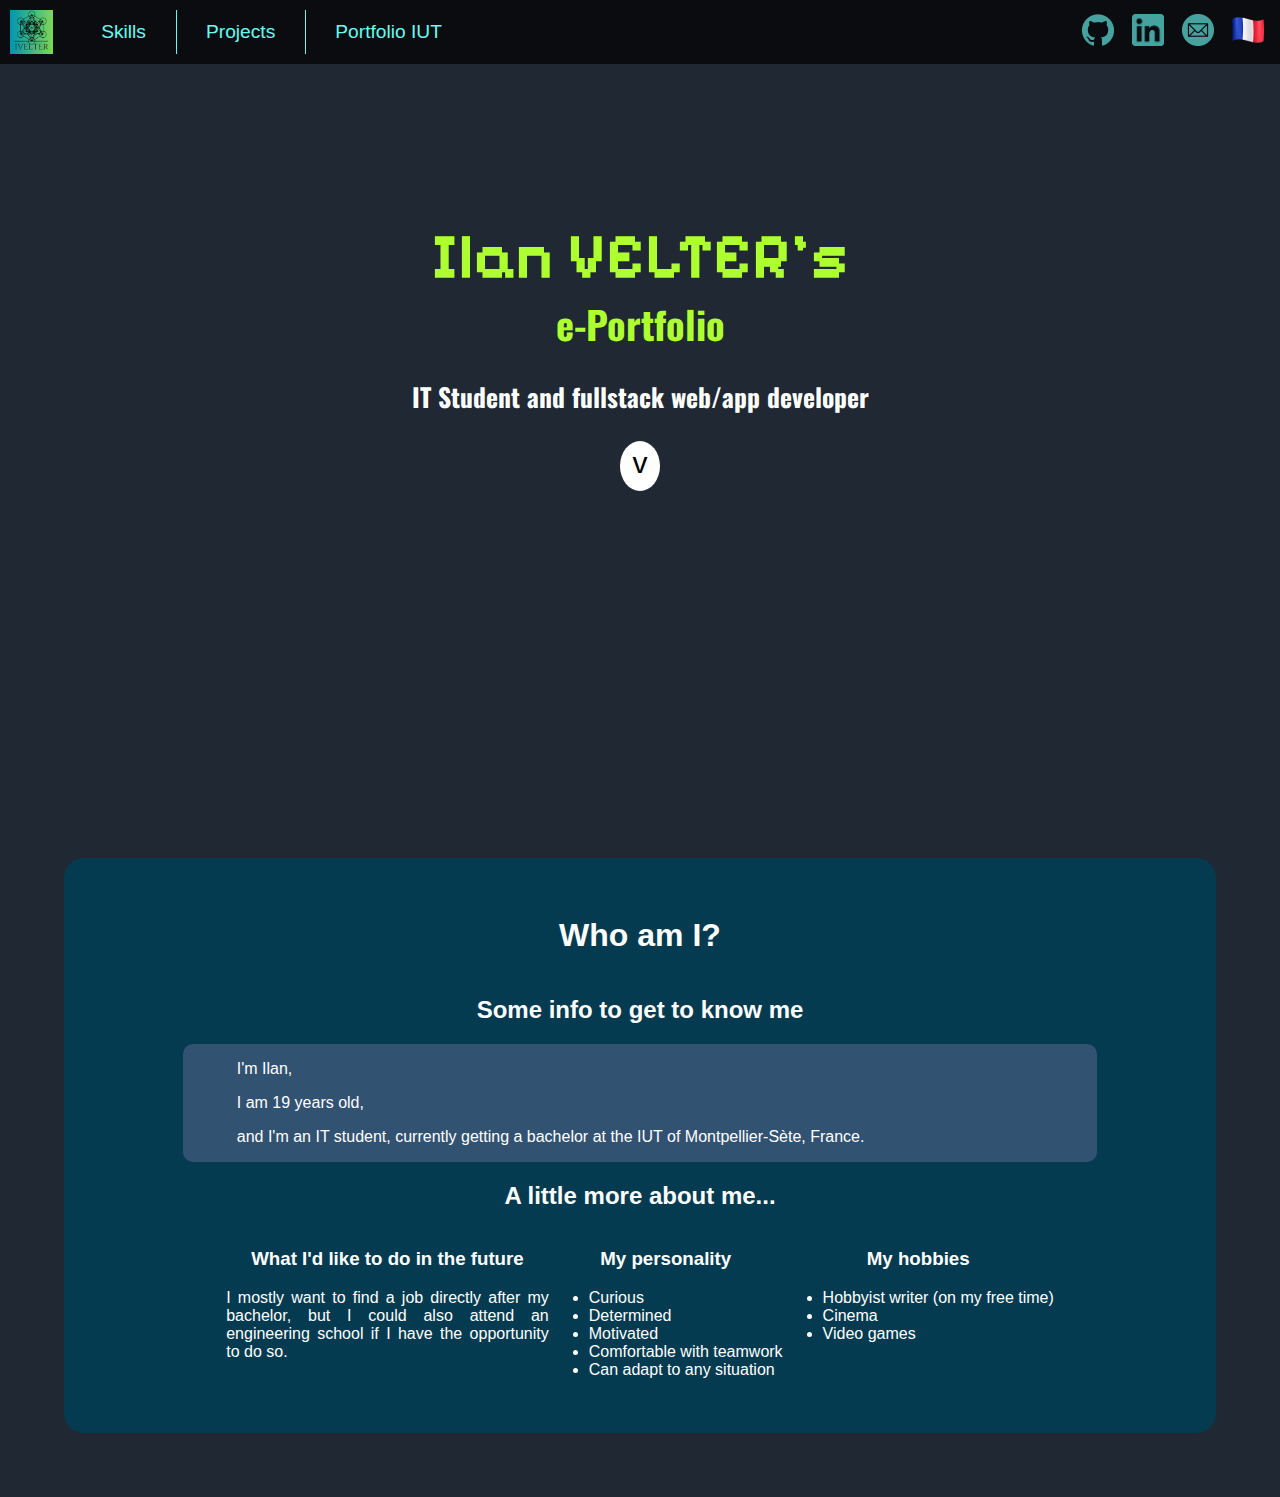
==== commit 6fc60830: "portfolio epic gamer rgb" ====
--- a/index.html
+++ b/index.html
@@ -28,6 +28,8 @@
                 <div class="verticalbar"></div>
                 <a class="grow en" href="./pages/projects.html">Projects</a>
                 <a class="grow fr" href="./pages/projects.html">Projets</a>
+                <div class="verticalbar"></div>
+                <a class="grow" id="rainbow_text_animated" href="./pages/portfolioIUT.html">Portfolio IUT</a>
             </div>
             <div id="midnav"></div>
             <div id="rightnav">
@@ -59,12 +61,12 @@
             <!--
             TODO:
             Le site web doit enrichir ce qui a été fait au S3 :
-            - Actualiser la page de présentation de soi : biographie, centre d’intérêt, parcours de formation,
-              projet(s) professionnel(s) envisagé(s) après le BUT
-            - Ajouter une page pour chaque nouvelle production (saé, projet perso, Code Game Jam, Nuit de l’info…)
-            - La page contact avec vos coordonnées et les liens vers vos réseaux sociaux pro (Git Hub, Root me, Itch.io…)
-            - Une page portfolio d’apprentissage qui fait le lien avec le référentiel de compétences du BUT Informatique
-              pour les 3 compétences qui s'arrêtent au niveau 2.
+            [ ] Actualiser la page de présentation de soi : biographie, centre d’intérêt, parcours de formation,
+                projet(s) professionnel(s) envisagé(s) après le BUT
+            [ ] Ajouter une page pour chaque nouvelle production (saé, projet perso, Code Game Jam, Nuit de l’info…)
+            [ ] La page contact avec vos coordonnées et les liens vers vos réseaux sociaux pro (Git Hub, Root me, Itch.io…)
+            [ ] Une page portfolio d’apprentissage qui fait le lien avec le référentiel de compétences du BUT Informatique
+                pour les 3 compétences qui s'arrêtent au niveau 2.
             -->
             <div class="fr">
                 <h1>Qui suis-je?</h1>
--- a/style/main.css
+++ b/style/main.css
@@ -367,4 +367,14 @@
 
 .dontdisplay {
     display:none !important;
+}
+
+#rainbow_text_animated {
+    animation: color-change 1s infinite;
+}
+
+@keyframes color-change {
+    0% { color: red; }
+    50% { color: blue; }
+    100% { color: red; }
 }